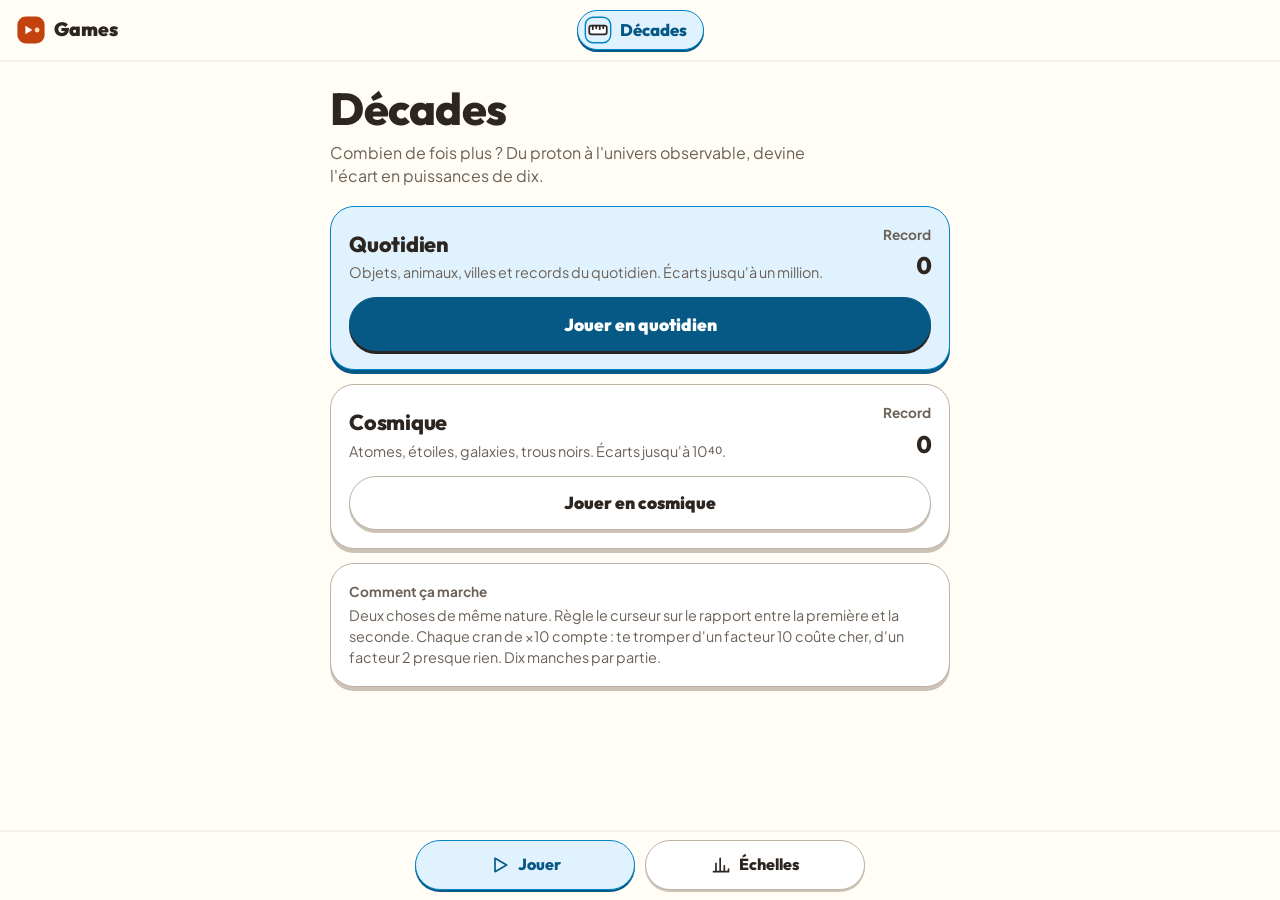
==== decades/index.html @ c06694ce "Games : neuf jeux en une PWA Co-Authored-By: Claude Opus 5.5 <noreply@anthropic.com>" ====
<!doctype html>
<html lang="fr">
<head>
<meta charset="utf-8">
<meta name="viewport" content="width=device-width, initial-scale=1.0, viewport-fit=cover">
<meta name="theme-color" content="#FFFDF5">
<title>Décades, Games</title>
<link rel="manifest" href="../manifest.webmanifest">
<link rel="icon" href="../icons/icon.svg" type="image/svg+xml">
<link rel="preconnect" href="https://fonts.googleapis.com">
<link rel="preconnect" href="https://fonts.gstatic.com" crossorigin>
<link href="https://fonts.googleapis.com/css2?family=Outfit:wght@600..900&family=Plus+Jakarta+Sans:wght@400..800&display=swap" rel="stylesheet">
<link rel="stylesheet" href="../commun.css">
<style>
/* Décades repris tel quel, habillé avec la DA de Games. */
:root {
  --bg:var(--fond); --surface:#FFFFFF; --surface-2:#F4EFE3; --surface-3:#E7DFCF;
  --line:var(--bord); --line-2:var(--bord);
  --accent:#0284C7; --on-accent:#FFFFFF;
  --text:var(--encre); --text-2:var(--encre-2); --text-3:#8C8276;
  --scrim:rgba(44,37,32,.45);
  --r-card:24px; --space:16px; --barre:66px;
  --ease:cubic-bezier(.22,1,.36,1); --spring:cubic-bezier(.34,1.4,.64,1); --sheet-in:cubic-bezier(.32,.72,0,1);
}
html, body { height:100%; overflow:hidden; position:fixed; inset:0; width:100%; overscroll-behavior:none; }
.page { position:absolute; inset:calc(var(--barre) + env(safe-area-inset-top)) 0 calc(68px + env(safe-area-inset-bottom)); overflow-y:auto; padding:18px var(--space) 32px; }
.page[hidden] { display:none; }
.col { max-width:620px; margin:0 auto; }
.entete { position:fixed; left:0; right:0; top:0; }
h1 { margin-bottom:4px; }
.lead { color:var(--text-2); margin:8px 0 18px; max-width:40ch; }
.eyebrow { display:block; font-size:.85rem; font-weight:700; color:var(--text-2); margin-bottom:4px; }
.num { font-family:var(--titre); font-variant-numeric:tabular-nums; font-weight:800; }
.num small { font-size:.55em; color:var(--text-2); font-weight:700; margin-left:3px; }
.muted { color:var(--text-2); font-size:.9rem; }
.card { background:var(--surface); border:1.6px solid var(--line); border-radius:var(--r-card); box-shadow:0 4px 0 var(--ombre); padding:18px; margin-bottom:14px; }
.card-glow { background:var(--c-clair); border-color:var(--c); box-shadow:0 4px 0 var(--c-bord); }
.btn { width:auto; }
.btn-primary { background:var(--c-bord); color:#fff; border-color:var(--c-bord); box-shadow:0 3px 0 var(--encre); }
.btn-secondary { background:#fff; }
.btn-block { width:100%; }
.btn-sm { min-height:44px; padding:6px 14px; font-size:.95rem; }
.mode { display:flex; justify-content:space-between; align-items:flex-end; gap:12px; }
.mode h3 { font-size:1.35rem; margin-bottom:6px; }
.mode p { color:var(--text-2); font-size:.9rem; }
.mode .best { text-align:right; flex:none; }
.mode .best b { font-size:1.5rem; display:block; }
.card .btn { margin-top:14px; }
.hud { margin-bottom:12px; }
.hud b { font-size:2.2rem; line-height:1; }
.bar { height:10px; border-radius:10px; background:var(--surface-2); overflow:hidden; margin-bottom:16px; }
.bar i { display:block; height:100%; background:var(--c); transform-origin:left; transition:transform 420ms var(--ease); }
.item h3 { font-size:1.25rem; line-height:1.15; }
.vs { text-align:center; color:var(--text-3); font-size:.9rem; font-weight:700; margin:-4px 0 10px; }
.guess { text-align:center; }
.guess .big { font-size:2.6rem; line-height:1; display:block; margin:2px 0 6px; }
.guess .cap { color:var(--text-2); font-size:.9rem; min-height:2.6em; }
.slider { display:flex; align-items:center; gap:8px; margin-top:14px; }
.slider .btn-sm { flex:none; min-width:58px; margin:0; }
input[type=range] { -webkit-appearance:none; appearance:none; flex:1; height:44px; background:transparent; }
input[type=range]::-webkit-slider-runnable-track { height:10px; border-radius:10px; background:#fff; border:1.6px solid var(--bord); }
input[type=range]::-moz-range-track { height:10px; border-radius:10px; background:#fff; border:1.6px solid var(--bord); }
input[type=range]::-webkit-slider-thumb { -webkit-appearance:none; width:28px; height:28px; margin-top:-11px; border-radius:50%; background:var(--c-bord); border:3px solid #fff; box-shadow:0 2px 0 var(--encre); }
input[type=range]::-moz-range-thumb { width:22px; height:22px; border-radius:50%; background:var(--c-bord); border:3px solid #fff; }
.ends { display:flex; justify-content:space-between; padding:0 66px; color:var(--text-3); font-size:.8rem; font-weight:700; }
.item { display:flex; align-items:center; gap:12px; }
.item > div { flex:1; min-width:0; }
.pic { flex:none; width:64px; height:64px; display:flex; align-items:center; justify-content:center; }
.pic:empty { display:none; }
.pic svg { max-width:100%; max-height:100%; }
.stage { position:relative; height:230px; margin-top:16px; border-radius:16px; background:var(--surface-2); overflow:hidden; }
.stage .obj { position:absolute; left:0; top:0; transform-origin:0 0; }
.stage .obj svg { display:block; width:100%; height:100%; overflow:visible; }
.stage .ground { position:absolute; left:0; right:0; height:2px; background:var(--surface-3); }
.stage .ring { position:absolute; left:0; top:0; width:16px; height:16px; margin:-8px 0 0 -8px; border-radius:50%; border:2px solid var(--accent); opacity:0; transition:opacity 160ms; }
.stage .sbar { position:absolute; left:12px; top:12px; }
.stage .sbar i { display:block; width:100px; height:4px; border-radius:2px; background:var(--text); transform-origin:0 0; }
.stage .sbar span { display:block; margin-top:6px; font-size:.75rem; font-weight:800; }
.scrub { display:flex; align-items:center; gap:8px; margin-top:6px; }
.scrub span { color:var(--text-2); font-size:.75rem; font-weight:700; flex:none; max-width:30%; overflow:hidden; text-overflow:ellipsis; white-space:nowrap; }
.ruler { position:relative; height:50px; margin:20px 4px 4px; }
.ruler::before { content:''; position:absolute; left:0; right:0; top:20px; height:8px; border-radius:8px; background:var(--surface-2); }
.mark { position:absolute; top:10px; width:5px; height:28px; margin-left:-2.5px; border-radius:3px; animation:pop 420ms var(--spring) both; }
.mark.you { background:var(--rose); }
.mark.truth { background:var(--text); }
.mark span { position:absolute; top:32px; left:50%; transform:translateX(-50%); white-space:nowrap; font-size:.75rem; font-weight:800; }
.mark.you span { color:var(--rose); top:-18px; }
@keyframes pop { from { opacity:0; transform:scale3d(1,.2,1); } }
.facts { display:grid; grid-template-columns:1fr; gap:8px; margin-top:16px; }
.fact { background:var(--surface-2); border-radius:14px; padding:10px 12px; }
.fact b { font-size:1.1rem; }
.badge { font-family:var(--titre); font-size:.9rem; font-weight:800; padding:4px 12px; border-radius:999px; color:var(--c-bord); background:var(--c-clair); }
.badge.green { color:var(--vert-bord); background:var(--vert-clair); }
.badge.red { color:var(--rouge); background:var(--rouge-clair); }
.chips { display:flex; gap:8px; overflow-x:auto; scrollbar-width:none; margin:16px calc(var(--space) * -1) 8px; padding:0 var(--space) 6px; }
.chips::-webkit-scrollbar { display:none; }
.chips button { flex:none; background:#fff; border:1.6px solid var(--bord); box-shadow:0 2px 0 var(--ombre); font-family:var(--titre); font-size:.95rem; font-weight:800; min-height:42px; padding:0 16px; border-radius:999px; }
.chips button.active { background:var(--c-clair); color:var(--c-bord); border-color:var(--c); box-shadow:0 2px 0 var(--c-bord); }
.rows { display:flex; flex-direction:column; gap:8px; }
.row { display:grid; grid-template-columns:72px 1fr; gap:12px; align-items:center; text-align:left; width:100%;
  background:#fff; border:1.6px solid var(--bord); box-shadow:0 2px 0 var(--ombre); border-radius:16px; padding:10px 12px; min-height:56px; }
.row:active { transform:translateY(2px); box-shadow:none; }
.row .exp { font-size:1.15rem; }
.row .nm { font-weight:700; font-size:.95rem; line-height:1.2; }
.row .val { color:var(--text-2); font-size:.8rem; margin-top:2px; }
.row .rel { color:var(--c-bord); font-weight:800; }
.row.ref { border-color:var(--c); background:var(--c-clair); }
.track { grid-column:1 / -1; height:4px; border-radius:4px; background:var(--surface-2); position:relative; }
.track i { position:absolute; top:-2px; width:8px; height:8px; margin-left:-4px; border-radius:50%; background:var(--c-bord); }
.scrim { position:fixed; inset:0; background:var(--scrim); opacity:0; pointer-events:none; transition:opacity 200ms; z-index:20; }
.scrim.on { opacity:1; pointer-events:auto; }
.sheet { position:fixed; left:0; right:0; bottom:0; max-width:620px; margin:0 auto; max-height:92vh; z-index:21; display:flex; flex-direction:column;
  background:var(--fond); border-radius:28px 28px 0 0; border:1.6px solid var(--bord); border-bottom:none; transform:translate3d(0,105%,0); transition:transform 200ms var(--ease); }
.sheet.on { transform:none; transition-duration:420ms; transition-timing-function:var(--sheet-in); }
.sheet .grab { width:42px; height:5px; border-radius:5px; background:var(--surface-3); margin:10px auto 0; flex:none; }
.sheet header { padding:12px 18px 8px; display:flex; justify-content:space-between; align-items:center; flex:none; }
.sheet header b { font-family:var(--titre); font-size:1.3rem; font-weight:800; }
.sheet .body { overflow-y:auto; padding:4px 18px 12px; }
.sheet footer { padding:12px 18px calc(12px + env(safe-area-inset-bottom)); flex:none; display:flex; gap:8px; }
.sheet footer .btn { flex:1; }
.pts { font-size:3rem; line-height:1; }
nav { position:fixed; left:0; right:0; bottom:0; height:calc(68px + env(safe-area-inset-bottom)); padding:8px 16px env(safe-area-inset-bottom); background:var(--fond);
  box-shadow:0 -1.6px 0 var(--creux); display:flex; justify-content:center; gap:10px; z-index:10; }
nav button { flex:1; max-width:220px; height:50px; border-radius:999px; border:1.6px solid var(--bord); background:#fff; box-shadow:0 2px 0 var(--ombre);
  display:flex; align-items:center; justify-content:center; gap:8px; font-family:var(--titre); font-weight:800; font-size:1rem; }
nav button span.ic { display:flex; }
nav button.active { background:var(--c-clair); border-color:var(--c); color:var(--c-bord); box-shadow:0 2px 0 var(--c-bord); }
nav svg, .btn svg { width:20px; height:20px; stroke:currentColor; stroke-width:2; fill:none; stroke-linecap:round; stroke-linejoin:round; }
@media (prefers-reduced-motion: reduce) { *, *::before, *::after { animation:none !important; transition:none !important; } }
</style>
</head>
</head>
<body data-jeu="decades">
<header class="entete"><a class="marque" href="../" aria-label="Retour à Games"></a><span class="pilule-jeu"></span><div class="droite"></div></header>

<main class="page" id="p-home">
  <div class="col">
    <h1>Décades</h1>
    <p class="lead">Combien de fois plus ? Du proton à l'univers observable, devine l'écart en puissances de dix.</p>
    <div id="modes"></div>
    <div class="card enter" style="animation-delay:120ms">
      <span class="eyebrow">Comment ça marche</span>
      <p class="muted">Deux choses de même nature. Règle le curseur sur le rapport entre la première et la seconde. Chaque cran de ×10 compte : te tromper d'un facteur 10 coûte cher, d'un facteur 2 presque rien. Dix manches par partie.</p>
    </div>
  </div>
</main>

<main class="page" id="p-game" hidden>
  <div class="col">
    <div class="hud">
      <div><span class="eyebrow" id="g-round">Manche 1 sur 10</span><b class="num" id="g-score">0</b></div>
      <button class="btn btn-sm btn-secondary" id="g-quit">Quitter</button>
    </div>
    <div class="bar"><i id="g-bar" style="transform:scaleX(0)"></i></div>
    <div class="card item"><div><span class="eyebrow" id="g-dim">Longueur</span><h3 id="g-a"></h3></div><span class="pic" id="g-pa"></span></div>
    <p class="vs">comparé à</p>
    <div class="card item"><div><span class="eyebrow" id="g-dim2">Longueur</span><h3 id="g-b"></h3></div><span class="pic" id="g-pb"></span></div>
    <div class="card card-glow guess">
      <span class="eyebrow">Ta réponse</span>
      <b class="num big" id="g-ratio">×1</b>
      <p class="cap" id="g-cap"></p>
      <div class="slider">
        <button class="btn btn-sm btn-secondary" id="g-down" aria-label="Diviser par 10">÷10</button>
        <input type="range" id="g-range" step="0.1" aria-label="Rapport en puissances de dix">
        <button class="btn btn-sm btn-secondary" id="g-up" aria-label="Multiplier par 10">×10</button>
      </div>
      <div class="ends"><span id="g-min"></span><span>×1</span><span id="g-max"></span></div>
      <button class="btn btn-primary btn-block" id="g-ok">Valider</button>
    </div>
  </div>
</main>

<main class="page" id="p-scale" hidden>
  <div class="col">
    <h2>Échelles</h2>
    <p class="lead" id="s-lead">Touche une ligne pour la prendre comme référence et voir tout le reste en rapport.</p>
    <div class="chips" id="s-chips"></div>
    <div class="rows" id="s-rows"></div>
  </div>
</main>

<div class="scrim" id="scrim"></div>
<section class="sheet" id="sheet" role="dialog" aria-modal="true" aria-labelledby="sh-title">
  <div class="grab"></div>
  <header><b id="sh-title"></b><span id="sh-badge"></span></header>
  <div class="body" id="sh-body"></div>
  <footer id="sh-foot"></footer>
</section>

<nav>
  <button class="active" data-tab="home"><span class="ic"><svg viewBox="0 0 24 24"><path d="M6 4l14 8-14 8z"/></svg></span>Jouer</button>
  <button data-tab="scale"><span class="ic"><svg viewBox="0 0 24 24"><path d="M3 20h18M6 20V10M11 20V4M16 20v-7M21 20v-3"/></svg></span>Échelles</button>
</nav>

<div id="modale" class="modale" hidden></div>
<script src="../commun.js"></script>
<script src="data.js"></script>
<script src="glyphs.js"></script>
<script>
const $ = id => document.getElementById(id);
const ROUNDS = 10;
const MODES = {
  terre:  { name: 'Quotidien', desc: 'Objets, animaux, villes et records du quotidien. Écarts jusqu\'à un million.', range: 6, tol: 2 },
  cosmos: { name: 'Cosmique', desc: 'Atomes, étoiles, galaxies, trous noirs. Écarts jusqu\'à 10⁴⁰.', range: 40, tol: 6 },
};

// Formatage
const SUP = { '-': '⁻', 0:'⁰',1:'¹',2:'²',3:'³',4:'⁴',5:'⁵',6:'⁶',7:'⁷',8:'⁸',9:'⁹' };
const sup = n => String(n).replace(/./g, c => SUP[c]);
function fmtNum(v, sig = 3) {
  if (v >= 0.01 && v < 1e6) return v.toLocaleString('fr-FR', { maximumSignificantDigits: sig });
  let e = Math.floor(Math.log10(v)), m = +(v / 10 ** e).toPrecision(2);
  if (m >= 10) { m = 1; e++; }
  return (m === 1 ? '' : m.toLocaleString('fr-FR') + ' × ') + '10' + sup(e);
}
function fmtDuree(s) {
  const U = [[3.156e7, 'ans'], [86400, 'jours'], [3600, 'h'], [60, 'min']];
  for (const [k, u] of U) if (s >= k * (k === 3.156e7 ? 1 : 1.5)) return [fmtNum(s / k), u];
  return [fmtNum(s), 's'];
}
function fmtVal(it) {
  const [n, u] = it.d === 'duree' ? fmtDuree(it.v) : [fmtNum(it.v), DIMS[it.d].unit];
  return u ? `${n}<small>${u}</small>` : n;
}
const ratioText = x => (x < 0 ? '÷' : '×') + fmtNum(10 ** Math.abs(x), 2);
const points = (err, tol) => Math.round(1000 * Math.max(0, 1 - Math.abs(err) / tol));

// Stockage local (préférence, pas critique)
const store = {
  get(k) { try { return JSON.parse(localStorage.getItem('decades:' + k)); } catch { return null; } },
  set(k, v) { try { localStorage.setItem('decades:' + k, JSON.stringify(v)); } catch {} },
};

// Tirage d'une paire
function pickPair(mode, used) {
  const m = MODES[mode], dims = Object.keys(DIMS);
  for (let t = 0; t < 2000; t++) {
    const d = dims[Math.random() * dims.length | 0];
    const pool = ITEMS.filter(it => it.d === d && (mode === 'cosmos' || it.h));
    const a = pool[Math.random() * pool.length | 0], b = pool[Math.random() * pool.length | 0];
    if (!a || !b || a === b) continue;
    const diff = a.l - b.l, key = [a.id, b.id].sort().join();
    if (Math.abs(diff) < 0.3 || Math.abs(diff) > m.range - 0.5 || used.has(key)) continue;
    if (mode === 'cosmos' && a.h && b.h) continue;
    used.add(key);
    return { a, b, truth: diff };
  }
  throw new Error('Pas assez de paires pour ce mode');
}

// Autotest
console.assert(points(0, 2) === 1000 && points(2, 2) === 0 && points(-1, 2) === 500, 'points');
console.assert(fmtNum(1e-35) === '10⁻³⁵' && fmtNum(8.8e26) === '8,8 × 10²⁶', 'fmtNum');
for (const mode in MODES) { const u = new Set(); for (let i = 0; i < ROUNDS; i++) { const p = pickPair(mode, u); console.assert(Math.abs(p.truth) <= MODES[mode].range, 'range'); } }

// Navigation
let tab = 'home', game = null;
function show(name) {
  tab = name;
  for (const p of ['home', 'game', 'scale']) $('p-' + p).hidden = p !== name;
  document.querySelectorAll('nav button').forEach(b => b.classList.toggle('active', b.dataset.tab === (name === 'game' ? 'home' : name)));
}
document.querySelectorAll('nav button').forEach(b => b.onclick = () => {
  if (b.dataset.tab === 'home' && game) return show('game');
  show(b.dataset.tab);
  if (b.dataset.tab === 'scale') renderScale();
});

// Accueil
function renderHome() {
  $('modes').innerHTML = Object.entries(MODES).map(([k, m], i) => {
    const best = store.get('best:' + k);
    return `<div class="card enter ${i ? '' : 'card-glow'}" style="animation-delay:${i * 40}ms">
      <div class="mode"><div><h3>${m.name}</h3><p>${m.desc}</p></div>
      <div class="best"><span class="eyebrow">Record</span><b class="num">${best ? best.toLocaleString('fr-FR') : '0'}</b></div></div>
      <button class="btn btn-block ${i ? 'btn-secondary' : 'btn-primary'}" data-mode="${k}">Jouer en ${m.name.toLowerCase()}</button></div>`;
  }).join('');
  $('modes').querySelectorAll('[data-mode]').forEach(b => b.onclick = () => start(b.dataset.mode));
}

// Partie
function start(mode) {
  game = { mode, round: 0, score: 0, used: new Set() };
  const R = MODES[mode].range, r = $('g-range');
  r.min = -R; r.max = R;
  $('g-min').textContent = '÷' + fmtNum(10 ** R, 2);
  $('g-max').textContent = '×' + fmtNum(10 ** R, 2);
  show('game');
  next();
}
function next() {
  game.pair = pickPair(game.mode, game.used);
  const { a, b } = game.pair;
  $('g-round').textContent = `Manche ${game.round + 1} sur ${ROUNDS}`;
  $('g-score').textContent = game.score.toLocaleString('fr-FR');
  $('g-bar').style.transform = `scaleX(${game.round / ROUNDS})`;
  $('g-dim').textContent = $('g-dim2').textContent = DIMS[a.d].label;
  $('g-a').textContent = a.n; $('g-b').textContent = b.n;
  $('g-pa').innerHTML = a.g ? glyphSvg(a.g) : ''; $('g-pb').innerHTML = b.g ? glyphSvg(b.g) : '';
  $('g-range').value = 0; updateGuess();
  $('p-game').scrollTop = 0;
}
function updateGuess() {
  const x = +$('g-range').value, { a, b } = game.pair;
  $('g-ratio').textContent = Math.abs(x) < 0.05 ? '×1' : ratioText(x);
  $('g-cap').textContent = Math.abs(x) < 0.05 ? `Autant que ${b.n.toLowerCase()}`
    : `${a.n} : ${fmtNum(10 ** Math.abs(x), 2)} fois ${x > 0 ? 'plus' : 'moins'} que ${b.n.toLowerCase()}`;
  $('g-range').setAttribute('aria-valuetext', $('g-ratio').textContent);
}
$('g-range').oninput = updateGuess;
$('g-up').onclick = () => { $('g-range').value = +$('g-range').value + 1; updateGuess(); };
$('g-down').onclick = () => { $('g-range').value = +$('g-range').value - 1; updateGuess(); };
$('g-quit').onclick = () => { game = null; show('home'); };
$('g-ok').onclick = reveal;

function reveal() {
  const guess = +$('g-range').value, { a, b, truth } = game.pair, m = MODES[game.mode];
  const pts = points(guess - truth, m.tol), R = m.range;
  game.score += pts; game.round++;
  navigator.vibrate?.(pts > 600 ? 20 : [10, 40, 10]);
  const pos = x => ((Math.max(-R, Math.min(R, x)) + R) / (2 * R) * 100).toFixed(2) + '%';
  const err = Math.abs(guess - truth);
  const verdict = err < 0.3 ? ['Dans le mille', 'green'] : err < m.tol / 2 ? ['Bien vu', ''] : ['Raté', 'red'];
  openSheet({
    title: 'Résultat', badge: `<span class="badge ${verdict[1]}">${verdict[0]}</span>`,
    body: `<span class="eyebrow">Points</span><b class="num pts">+${pts}</b>
      ${a.g ? `<div class="stage" id="stage" role="img" aria-label="${a.n} et ${b.n} dessinés à la même échelle"></div>
        <div class="scrub"><span id="sc-lo"></span><input type="range" id="sc-t" min="0" max="1000" value="0" aria-label="Zoom"><span id="sc-hi"></span></div>` : ''}
      <div class="ruler" role="img" aria-label="Ta réponse ${ratioText(guess)}, bonne réponse ${ratioText(truth)}">
        <div class="mark truth" style="left:${pos(truth)}"><span>${ratioText(truth)}</span></div>
        <div class="mark you" style="left:${pos(guess)}"><span>Toi</span></div>
      </div>
      <div class="facts">
        <div class="fact"><span class="eyebrow">${a.n}</span><b class="num">${fmtVal(a)}</b></div>
        <div class="fact"><span class="eyebrow">${b.n}</span><b class="num">${fmtVal(b)}</b></div>
        <div class="fact"><span class="eyebrow">Écart réel</span><b class="num">${ratioText(truth)}</b>
          <p class="muted">Tu as répondu ${ratioText(guess)}, soit ${err < 0.05 ? 'pile la bonne valeur' : 'un facteur ' + fmtNum(10 ** err, 2) + ' d\'écart'}.</p></div>
      </div>`,
    actions: [[game.round < ROUNDS ? 'Manche suivante' : 'Voir le score', 'btn-primary', () => {
      closeSheet(); game.round < ROUNDS ? next() : finish();
    }]],
  });
  if (a.g) scene(a, b);
}

// Les deux objets à la même échelle, avec un zoom logarithmique du petit vers le grand.
// Les tailles sont recalculées à chaque image en JS : un scale CSS de 10⁴⁰ ne passerait pas.
let sceneRaf = 0;
function scene(a, b) {
  const st = $('stage'), F = st.clientWidth, H = st.clientHeight, gy = H * .86, M = 14;
  st.innerHTML = `<div class="ground" style="top:${gy}px"></div><div class="ring"></div><div class="sbar"><i></i><span></span></div>`;
  let [s, B] = [a, b].map(it => {
    const [w, h] = realSize(it), el = document.createElement('div');
    el.className = 'obj'; el.style.width = '100px'; el.style.height = 100 * h / w + 'px';
    el.innerHTML = glyphSvg(it.g); st.append(el);
    return { it, w, h, el };
  });
  if (Math.max(s.w, s.h) > Math.max(B.w, B.h)) [s, B] = [B, s];
  s.x = -s.w / 2; B.x = s.w * .8;  // en mètres, origine au centre du petit
  const p1 = Math.min((F - 2 * M) / (1.3 * s.w + B.w), gy * .8 / Math.max(s.h, B.h));
  const p0 = Math.max(p1, Math.min(F * .5 / s.w, gy * .6 / s.h));
  const xEnd = M + s.w / 2 * p1, ring = st.querySelector('.ring'), bar = st.querySelector('.sbar i'), lab = st.querySelector('.sbar span');
  $('sc-lo').textContent = s.it.n; $('sc-hi').textContent = B.it.n;
  const draw = t => {
    const e = t < .5 ? 2 * t * t : 1 - (2 - 2 * t) ** 2 / 2;
    const p = Math.exp(Math.log(p0) + (Math.log(p1) - Math.log(p0)) * e), xc = F / 2 + (xEnd - F / 2) * e;
    for (const o of [s, B]) {
      const w = o.w * p, h = o.h * p, big = Math.max(w, h);
      o.el.style.opacity = big < .3 || big > 30 * F ? 0 : 1;
      if (o.el.style.opacity === '1') o.el.style.transform = `translate(${xc + o.x * p}px,${gy - h}px) scale(${w / 100})`;
    }
    ring.style.opacity = Math.max(s.w, s.h) * p < 4 ? 1 : 0;
    ring.style.transform = `translate(${xc}px,${gy - 8}px)`;
    const n = Math.floor(Math.log10(F * .3 / p));
    bar.style.transform = `scaleX(${10 ** n * p / 100})`;
    lab.textContent = fmtNum(10 ** n) + ' m';
    $('sc-t').value = Math.round(t * 1000);
  };
  cancelAnimationFrame(sceneRaf);
  const reduce = matchMedia('(prefers-reduced-motion: reduce)').matches;
  const dur = Math.min(4500, 1400 + 90 * Math.log10(p0 / p1)), t0 = performance.now() + 450;
  const tick = now => { const t = Math.min(1, Math.max(0, (now - t0) / dur)); draw(t); if (t < 1) sceneRaf = requestAnimationFrame(tick); };
  draw(reduce ? 1 : 0);
  if (!reduce) sceneRaf = requestAnimationFrame(tick);
  $('sc-t').oninput = () => { cancelAnimationFrame(sceneRaf); draw($('sc-t').value / 1000); };
}
function finish() {
  const { mode, score } = game, best = store.get('best:' + mode) || 0;
  if (score > best) store.set('best:' + mode, score);
  G.record('decades', score);
  $('g-bar').style.transform = 'scaleX(1)';
  game = null;
  openSheet({
    title: 'Partie terminée', badge: score > best ? '<span class="badge green">Record</span>' : '',
    body: `<span class="eyebrow">Score sur ${(ROUNDS * 1000).toLocaleString('fr-FR')}</span><b class="num pts">${score.toLocaleString('fr-FR')}</b>
      <p class="muted" style="margin-top:10px">${score > best ? 'Nouveau record en mode ' + MODES[mode].name.toLowerCase() + '.' : 'Record actuel : ' + best.toLocaleString('fr-FR') + '.'}</p>`,
    actions: [['Accueil', 'btn-secondary', () => { closeSheet(); renderHome(); show('home'); }],
              ['Rejouer', 'btn-primary', () => { closeSheet(); start(mode); }]],
  });
}

// Panneau du bas
function openSheet({ title, badge, body, actions }) {
  $('sh-title').textContent = title; $('sh-badge').innerHTML = badge || '';
  $('sh-body').innerHTML = body; $('sh-foot').innerHTML = '';
  for (const [label, cls, fn] of actions) {
    const b = document.createElement('button'); b.className = 'btn ' + cls; b.textContent = label; b.onclick = fn;
    $('sh-foot').append(b);
  }
  $('scrim').classList.add('on'); $('sheet').classList.add('on');
  $('sh-foot').lastChild.focus({ preventScroll: true });
}
function closeSheet() { $('scrim').classList.remove('on'); $('sheet').classList.remove('on'); }
// Le résultat attend une action : Échap ou le voile valident le bouton principal.
const sheetDefault = () => $('sheet').classList.contains('on') && $('sh-foot').lastChild.click();
$('scrim').onclick = sheetDefault;
addEventListener('keydown', e => e.key === 'Escape' && sheetDefault());

// Échelles
let scaleDim = 'longueur', refId = null;
function renderScale() {
  $('s-chips').innerHTML = Object.entries(DIMS).map(([k, d]) =>
    `<button class="${k === scaleDim ? 'active' : ''}" data-d="${k}" aria-pressed="${k === scaleDim}">${d.label}</button>`).join('');
  $('s-chips').querySelectorAll('button').forEach(b => b.onclick = () => { scaleDim = b.dataset.d; refId = null; renderScale(); });
  const list = ITEMS.filter(it => it.d === scaleDim).sort((x, y) => y.l - x.l);
  const hi = list[0].l, lo = list.at(-1).l, ref = ITEMS[refId];
  $('s-rows').innerHTML = list.map(it => {
    const rel = ref && it !== ref ? `<span class="rel">${ratioText(it.l - ref.l)}</span> par rapport à la référence` : ref ? 'Référence' : '';
    return `<button class="row ${it === ref ? 'ref' : ''}" data-id="${it.id}" aria-pressed="${it === ref}">
      <b class="num exp">10${sup(Math.floor(it.l))}</b>
      <span><span class="nm">${it.n}</span><span class="val" style="display:block">${fmtVal(it).replace(/<\/?small>/g, ' ')}${rel ? ', ' + rel : ''}</span></span>
      <span class="track"><i style="left:${((it.l - lo) / (hi - lo || 1) * 100).toFixed(1)}%"></i></span></button>`;
  }).join('');
  $('s-rows').querySelectorAll('.row').forEach(b => b.onclick = () => { refId = refId === +b.dataset.id ? null : +b.dataset.id; renderScale(); });
  $('s-lead').textContent = `${list.length} repères, de ${fmtNum(10 ** lo)} à ${fmtNum(10 ** hi)}${DIMS[scaleDim].unit ? ' ' + DIMS[scaleDim].unit : ''}. Touche une ligne pour la prendre comme référence.`;
}

renderHome();
</script>
</body>
</html>
---- commun.css ----
/* Games : DA commune, reprise de GuessDash (fond crème, contours chauds, ombres décalées vers le bas). */
:root {
  --fond: #FFFDF5;
  --carte: #FFFFFF;
  --encre: #2C2520;
  --encre-2: #6B6157;
  --bord: #BDB4A7;
  --ombre: #CCC2B5;
  --creux: #F4EFE3;
  --vert: #84CC16; --vert-bord: #628C1A; --vert-texte: #273C07; --vert-clair: #F0F9E3;
  --orange: #C2410C; --orange-bord: #9A3412;
  --rouge: #DC2626; --rouge-clair: #FDECEC;
  --rose: #DB2777;
  --bleu: #2563EB; --bleu-clair: #E8F0FE;
  --nuit: #1E293B;
  /* Couleur du jeu, redéfinie par chaque page */
  --c: #2563EB; --c-clair: #E8F0FE; --c-bord: #1D4ED8;
  --titre: 'Outfit', system-ui, sans-serif;
  --texte: 'Plus Jakarta Sans', system-ui, -apple-system, 'Segoe UI', sans-serif;
  --r: 24px;
}
* { box-sizing: border-box; -webkit-tap-highlight-color: transparent; }
html { -webkit-text-size-adjust: 100%; }
body { margin: 0; min-height: 100dvh; background: var(--fond); color: var(--encre); font: 16px/1.45 var(--texte); overscroll-behavior-y: none; }
button, input, textarea, select { font: inherit; color: inherit; }
button { cursor: pointer; }
a { color: inherit; }
[hidden] { display: none !important; }
:focus-visible { outline: 3px solid var(--c); outline-offset: 2px; }
h1, h2, h3 { font-family: var(--titre); font-weight: 800; line-height: 1.1; margin: 0; letter-spacing: -.01em; text-wrap: balance; }
h1 { font-size: clamp(2rem, 7vw, 2.8rem); }
h2 { font-size: 1.6rem; }
h3 { font-size: 1.15rem; }
p { margin: 0; }
.doux { color: var(--encre-2); }
.petit { font-size: .88rem; }
.chiffre { font-family: var(--titre); font-weight: 800; font-variant-numeric: tabular-nums; }

/* Barre du haut */
.entete { position: sticky; top: 0; z-index: 10; background: var(--fond); display: grid; grid-template-columns: 1fr auto 1fr; align-items: center; gap: 8px;
  padding: calc(env(safe-area-inset-top) + 10px) 16px 10px; box-shadow: 0 1.6px 0 var(--creux); }
.marque { display: inline-flex; align-items: center; gap: 8px; text-decoration: none; font-family: var(--titre); font-weight: 900; font-size: 1.2rem; justify-self: start; }
.marque svg { width: 30px; height: 30px; flex: none; }
.entete .droite { justify-self: end; display: flex; gap: 8px; }
/* Sur téléphone, dans un jeu, le logo seul suffit : la pilule du jeu prend la place. */
@media (max-width: 440px) { .entete:has(.pilule-jeu) .marque span { display: none; } }
.pilule-jeu { display: inline-flex; align-items: center; gap: 8px; padding: 5px 16px 5px 6px; border-radius: 999px; font-family: var(--titre); font-weight: 800; font-size: 1.05rem;
  background: var(--c-clair); color: var(--c-bord); border: 1.6px solid var(--c); box-shadow: 0 2px 0 var(--c-bord); white-space: nowrap; }
.pilule-jeu svg { width: 28px; height: 28px; }
.rond { width: 42px; height: 42px; border-radius: 50%; display: inline-grid; place-items: center; background: var(--carte); border: 1.6px solid var(--bord);
  box-shadow: 0 2px 0 var(--ombre); font-family: var(--titre); font-weight: 900; font-size: 1.05rem; text-decoration: none; }
.rond svg { width: 20px; height: 20px; }
.rond:active, .btn:active, .tuile:active, .choix:active { transform: translateY(2px); box-shadow: none; }

/* Mise en page */
.app { max-width: 620px; margin: 0 auto; padding: 18px 16px calc(env(safe-area-inset-bottom) + 28px); display: flex; flex-direction: column; gap: 16px; }
.carte { background: var(--carte); border: 1.6px solid var(--bord); border-radius: var(--r); box-shadow: 0 4px 0 var(--ombre); padding: 20px; }
.pile { display: flex; flex-direction: column; gap: 10px; }
.rangee { display: flex; gap: 10px; flex-wrap: wrap; }
.rangee > * { flex: 1; }
.centre { text-align: center; }
.entre { animation: entre 360ms cubic-bezier(.22, 1, .36, 1) both; }
@keyframes entre { from { opacity: 0; transform: translateY(12px); } }

/* Boutons */
.btn { display: inline-flex; align-items: center; justify-content: center; gap: 8px; min-height: 54px; padding: 12px 22px; border-radius: 999px; border: 1.6px solid var(--bord);
  background: var(--carte); box-shadow: 0 3px 0 var(--ombre); font-family: var(--titre); font-weight: 900; font-size: 1.08rem; text-decoration: none; width: 100%; }
.btn svg { width: 22px; height: 22px; flex: none; }
.btn.principal { background: var(--nuit); color: #fff; border-color: var(--nuit); box-shadow: 0 3px 0 var(--vert-bord); }
.btn.vert { background: var(--vert); color: var(--vert-texte); border-color: var(--vert-bord); box-shadow: 0 3px 0 var(--vert-bord); }
.btn.jeu { background: var(--c-bord); color: #fff; border-color: var(--c-bord); box-shadow: 0 3px 0 var(--encre); }
.btn.orange { background: var(--orange); color: #fff; border-color: var(--orange-bord); box-shadow: 0 3px 0 var(--orange-bord); }
.btn.petit { min-height: 44px; font-size: .95rem; padding: 8px 16px; }
.btn:disabled { opacity: .45; cursor: default; transform: none; }
.lien { background: none; border: 0; padding: 4px; font-weight: 700; color: var(--orange); text-decoration: underline; text-underline-offset: 3px; }

/* Choix (réponses de quiz, options) */
.choix { width: 100%; text-align: left; display: flex; align-items: center; gap: 12px; padding: 14px 16px; min-height: 58px; border-radius: 18px; background: var(--carte);
  border: 1.6px solid var(--bord); box-shadow: 0 3px 0 var(--ombre); font-weight: 700; }
.choix[aria-pressed="true"] { background: var(--c-clair); border-color: var(--c); box-shadow: 0 3px 0 var(--c-bord); }
.choix.bon { background: var(--vert-clair); border-color: var(--vert-bord); box-shadow: 0 3px 0 var(--vert-bord); }
.choix.faux { background: var(--rouge-clair); border-color: var(--rouge); box-shadow: 0 3px 0 var(--rouge); }
.choix:disabled { cursor: default; }

/* Champs */
.champ { width: 100%; min-height: 52px; padding: 12px 16px; border-radius: 16px; border: 1.6px solid var(--bord); background: var(--carte); font-weight: 600; }
textarea.champ { min-height: 110px; resize: vertical; line-height: 1.4; }
.champ:focus { outline: none; border-color: var(--c); box-shadow: 0 0 0 3px var(--c-clair); }

/* Joueurs */
.joueurs { display: flex; flex-direction: column; gap: 8px; }
.joueur { display: flex; align-items: center; gap: 10px; }
.joueur input { flex: 1; min-width: 0; min-height: 46px; padding: 8px 14px; border-radius: 14px; border: 1.6px solid var(--bord); background: var(--carte); font-weight: 700; }
.pastille-j { width: 34px; height: 34px; border-radius: 50%; flex: none; display: grid; place-items: center; font-family: var(--titre); font-weight: 900; color: #fff; background: var(--pj); }
.suppr { width: 40px; height: 40px; border-radius: 50%; border: 0; background: var(--creux); font-weight: 900; flex: none; }
.ajout { display: flex; gap: 8px; }
.ajout .btn { width: auto; flex: none; min-height: 46px; padding: 0 18px; }

/* Compteur de manche */
.hud { display: flex; justify-content: space-between; align-items: flex-end; gap: 12px; }
.hud .score { font-size: 2.6rem; line-height: 1; }
.hud .score small { font-size: 1.1rem; color: var(--encre-2); }
.jauge { height: 10px; border-radius: 10px; background: var(--creux); overflow: hidden; }
.jauge i { display: block; height: 100%; background: var(--c); transform-origin: left; transition: transform 420ms cubic-bezier(.22, 1, .36, 1); }
.etiquette { display: inline-block; font-family: var(--titre); font-weight: 800; font-size: .95rem; padding: 4px 12px; border-radius: 999px; background: var(--c-clair); color: var(--c-bord); }
.etiquette.vert { background: var(--vert-clair); color: var(--vert-bord); }
.etiquette.rouge { background: var(--rouge-clair); color: var(--rouge); }

/* Modale */
.modale { position: fixed; inset: 0; z-index: 30; background: rgba(44, 37, 32, .45); display: grid; place-items: end center; padding: 16px; }
.modale .boite { width: 100%; max-width: 560px; max-height: 88dvh; overflow-y: auto; background: var(--fond); border: 1.6px solid var(--bord); border-radius: 28px;
  box-shadow: 0 4px 0 var(--ombre); padding: 22px; display: flex; flex-direction: column; gap: 14px; animation: monte 300ms cubic-bezier(.22, 1, .36, 1) both; }
@keyframes monte { from { opacity: 0; transform: translateY(30px); } }
@media (min-width: 700px) { .modale { place-items: center; } }
.regles ol, .regles ul { margin: 0; padding-left: 1.2em; display: flex; flex-direction: column; gap: 6px; }

.toast { position: fixed; left: 50%; bottom: calc(env(safe-area-inset-bottom) + 24px); transform: translateX(-50%); z-index: 40; background: var(--nuit); color: #fff;
  padding: 12px 20px; border-radius: 999px; font-weight: 700; animation: entre 260ms both; max-width: calc(100% - 32px); text-align: center; }

/* Écran à passer : on tend le téléphone au joueur suivant */
.passe { text-align: center; display: flex; flex-direction: column; align-items: center; gap: 14px; padding: 28px 20px; }
.passe .nom { font-family: var(--titre); font-weight: 900; font-size: 2.2rem; line-height: 1.05; }

@media (prefers-reduced-motion: reduce) {
  *, *::before, *::after { animation: none !important; transition: none !important; }
}
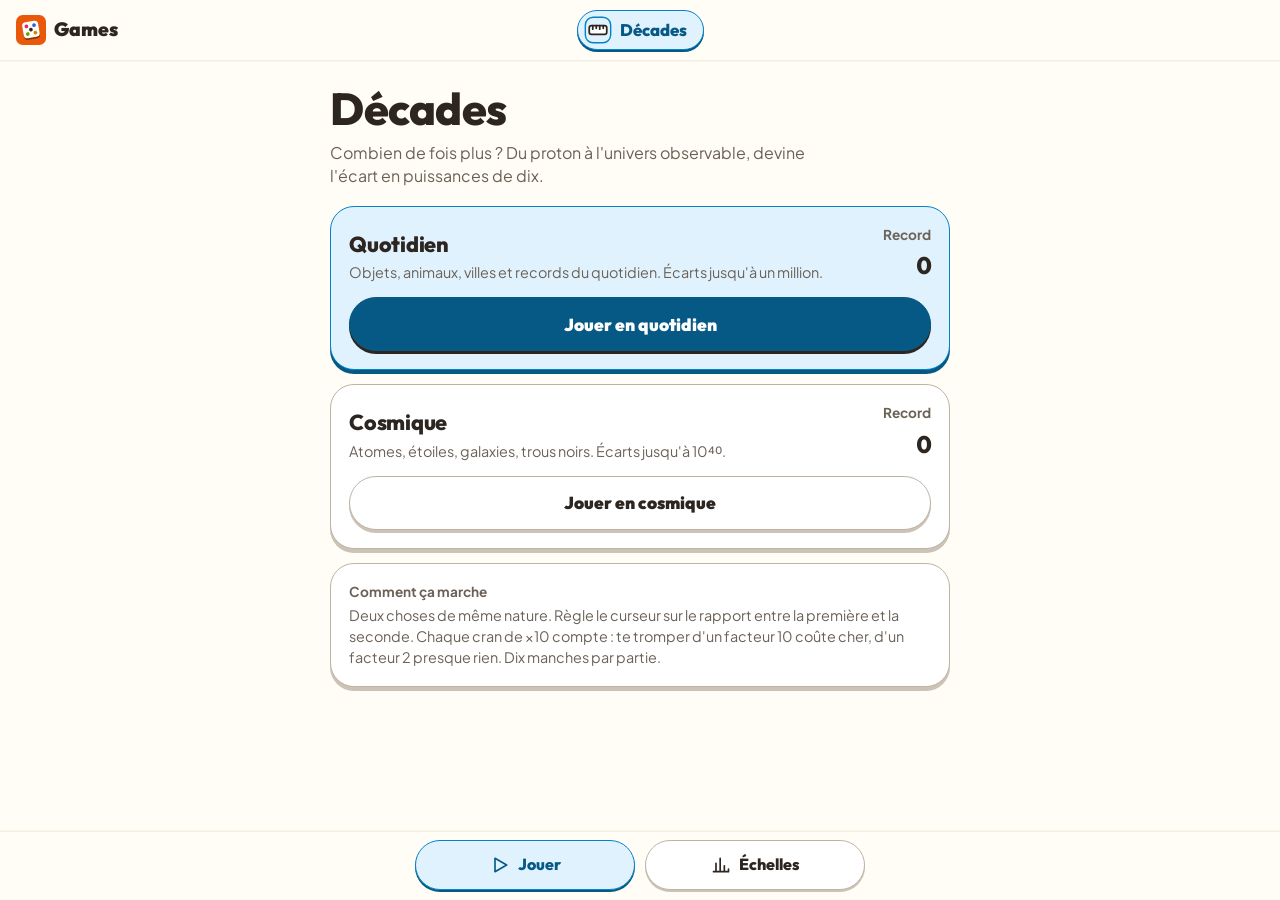
==== commit b9ead30c: "Nouveau logo, plus de zoom au double toucher, Enchères simplifiées, Tendance à points - Logo dé aux " ====
--- a/decades/index.html
+++ b/decades/index.html
@@ -194,6 +194,7 @@
 
 <div id="modale" class="modale" hidden></div>
 <script src="../commun.js"></script>
+<script src="data-wikidata.js"></script>
 <script src="data.js"></script>
 <script src="glyphs.js"></script>
 <script>
@@ -303,8 +304,8 @@
 function updateGuess() {
   const x = +$('g-range').value, { a, b } = game.pair;
   $('g-ratio').textContent = Math.abs(x) < 0.05 ? '×1' : ratioText(x);
-  $('g-cap').textContent = Math.abs(x) < 0.05 ? `Autant que ${b.n.toLowerCase()}`
-    : `${a.n} : ${fmtNum(10 ** Math.abs(x), 2)} fois ${x > 0 ? 'plus' : 'moins'} que ${b.n.toLowerCase()}`;
+  $('g-cap').textContent = Math.abs(x) < 0.05 ? `Autant que ${b.n}`
+    : `${a.n} : ${fmtNum(10 ** Math.abs(x), 2)} fois ${x > 0 ? 'plus' : 'moins'} que ${b.n}`;
   $('g-range').setAttribute('aria-valuetext', $('g-ratio').textContent);
 }
 $('g-range').oninput = updateGuess;
@@ -324,7 +325,7 @@
   openSheet({
     title: 'Résultat', badge: `<span class="badge ${verdict[1]}">${verdict[0]}</span>`,
     body: `<span class="eyebrow">Points</span><b class="num pts">+${pts}</b>
-      ${a.g ? `<div class="stage" id="stage" role="img" aria-label="${a.n} et ${b.n} dessinés à la même échelle"></div>
+      ${a.g && b.g ? `<div class="stage" id="stage" role="img" aria-label="${a.n} et ${b.n} dessinés à la même échelle"></div>
         <div class="scrub"><span id="sc-lo"></span><input type="range" id="sc-t" min="0" max="1000" value="0" aria-label="Zoom"><span id="sc-hi"></span></div>` : ''}
       <div class="ruler" role="img" aria-label="Ta réponse ${ratioText(guess)}, bonne réponse ${ratioText(truth)}">
         <div class="mark truth" style="left:${pos(truth)}"><span>${ratioText(truth)}</span></div>
@@ -340,7 +341,7 @@
       closeSheet(); game.round < ROUNDS ? next() : finish();
     }]],
   });
-  if (a.g) scene(a, b);
+  if (a.g && b.g) scene(a, b);
 }
 
 // Les deux objets à la même échelle, avec un zoom logarithmique du petit vers le grand.
--- a/commun.css
+++ b/commun.css
@@ -19,7 +19,8 @@
   --texte: 'Plus Jakarta Sans', system-ui, -apple-system, 'Segoe UI', sans-serif;
   --r: 24px;
 }
-* { box-sizing: border-box; -webkit-tap-highlight-color: transparent; }
+/* touch-action: manipulation supprime le zoom au double toucher (iOS compris) sans bloquer le pincement. */
+*, *::before, *::after { box-sizing: border-box; -webkit-tap-highlight-color: transparent; touch-action: manipulation; }
 html { -webkit-text-size-adjust: 100%; }
 body { margin: 0; min-height: 100dvh; background: var(--fond); color: var(--encre); font: 16px/1.45 var(--texte); overscroll-behavior-y: none; }
 button, input, textarea, select { font: inherit; color: inherit; }
